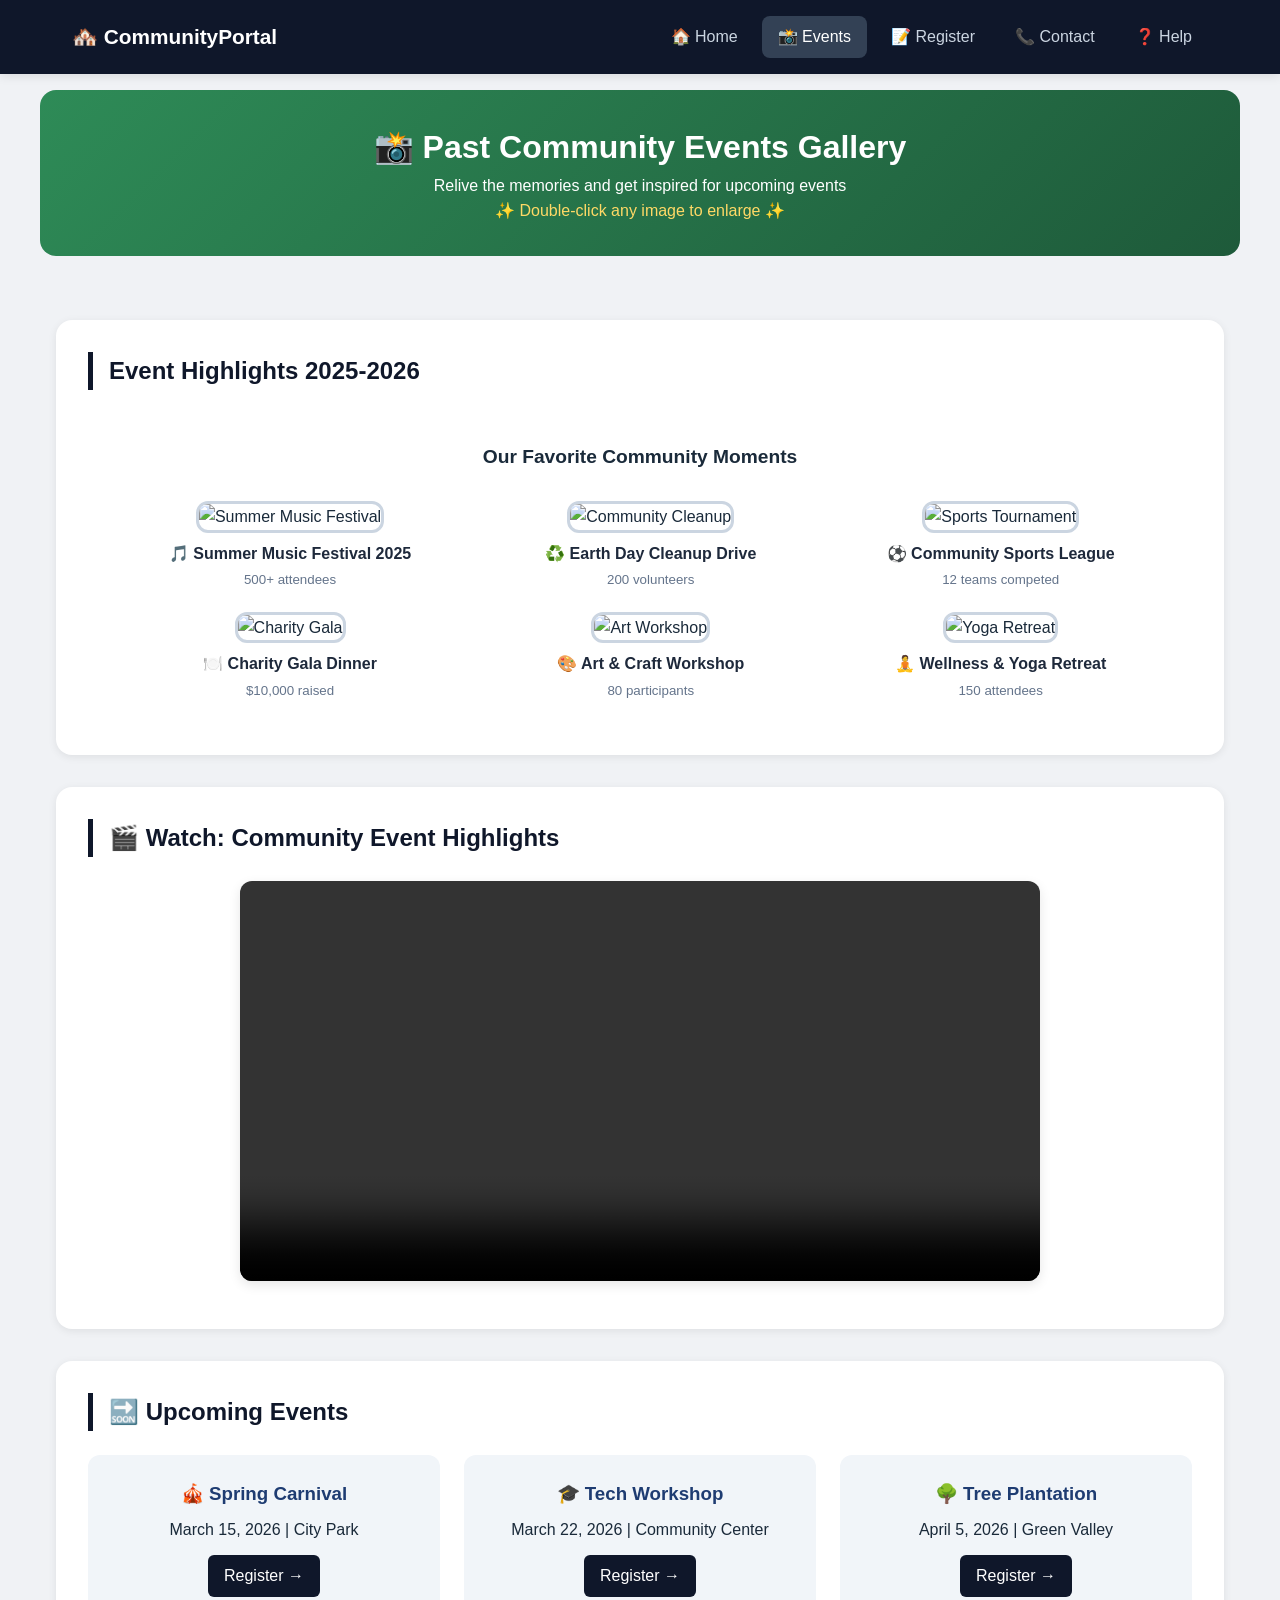
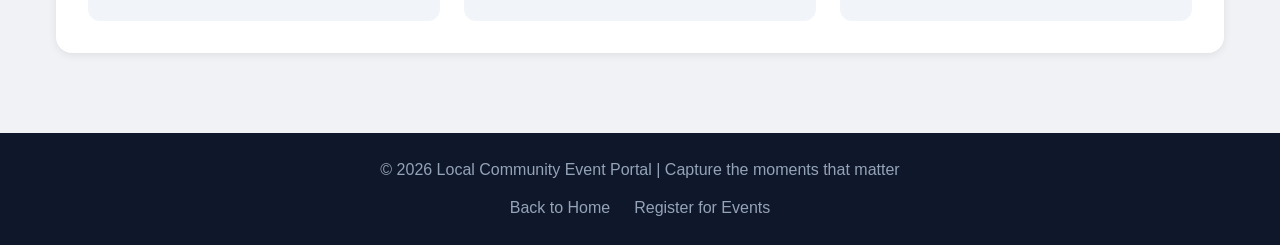
==== Upskilling/Local Community Event Portal/events.html @ 3f945629 "Restructure the project and minor improvement" ====
<!DOCTYPE html>
<html lang="en">
<head>
    <meta charset="UTF-8">
    <meta name="viewport" content="width=device-width, initial-scale=1.0">
    <title>Community Portal | Events Gallery</title>
    <link rel="stylesheet" href="css/style.css">
</head>
<body>

<nav>
    <div class="nav-container">
        <div class="logo">🏘️ CommunityPortal</div>
        <div class="nav-links">
            <a href="index.html">🏠 Home</a>
            <a href="events.html" class="active">📸 Events</a>
            <a href="register.html">📝 Register</a>
            <a href="contact.html">📞 Contact</a>
            <a href="help.html" target="_blank">❓ Help</a>
        </div>
    </div>
</nav>

<div id="welcomeBanner" style="background: linear-gradient(135deg, #2e8b57, #1e5a3a);">
    <h1>📸 Past Community Events Gallery</h1>
    <p>Relive the memories and get inspired for upcoming events</p>
    <span style="color: #FFD966;">✨ Double-click any image to enlarge ✨</span>
</div>

<main>
    <section id="gallery">
        <h2>Event Highlights 2025-2026</h2>
        
        <!-- Event Gallery Table (2x3 layout) -->
        <table class="gallery-table">
            <thead>
                <tr><th colspan="3">Our Favorite Community Moments</th></tr>
            </thead>
            <tbody>
                <tr>
                    <td>
                        <figure>
                            <img src="https://picsum.photos/id/15/280/180" 
                                 alt="Summer Music Festival" 
                                 title="Annual Music Fest 2025"
                                 class="gallery-img" 
                                 ondblclick="enlargeImage(this)">
                            <figcaption>🎵 Summer Music Festival 2025<br><small>500+ attendees</small></figcaption>
                        </figure>
                    </td>
                    <td>
                        <figure>
                            <img src="https://picsum.photos/id/26/280/180" 
                                 alt="Community Cleanup" 
                                 title="Earth Day Cleanup"
                                 class="gallery-img" 
                                 ondblclick="enlargeImage(this)">
                            <figcaption>♻️ Earth Day Cleanup Drive<br><small>200 volunteers</small></figcaption>
                        </figure>
                    </td>
                    <td>
                        <figure>
                            <img src="https://picsum.photos/id/29/280/180" 
                                 alt="Sports Tournament" 
                                 title="Annual Sports Meet"
                                 class="gallery-img" 
                                 ondblclick="enlargeImage(this)">
                            <figcaption>⚽ Community Sports League<br><small>12 teams competed</small></figcaption>
                        </figure>
                    </td>
                </tr>
                <tr>
                    <td>
                        <figure>
                            <img src="https://picsum.photos/id/30/280/180" 
                                 alt="Charity Gala" 
                                 title="Fundraising Gala"
                                 class="gallery-img" 
                                 ondblclick="enlargeImage(this)">
                            <figcaption>🍽️ Charity Gala Dinner<br><small>$10,000 raised</small></figcaption>
                        </figure>
                    </td>
                    <td>
                        <figure>
                            <img src="https://picsum.photos/id/94/280/180" 
                                 alt="Art Workshop" 
                                 title="Creative Workshop"
                                 class="gallery-img" 
                                 ondblclick="enlargeImage(this)">
                            <figcaption>🎨 Art & Craft Workshop<br><small>80 participants</small></figcaption>
                        </figure>
                    </td>
                    <td>
                        <figure>
                            <img src="https://picsum.photos/id/96/280/180" 
                                 alt="Yoga Retreat" 
                                 title="Wellness Event"
                                 class="gallery-img" 
                                 ondblclick="enlargeImage(this)">
                            <figcaption>🧘 Wellness & Yoga Retreat<br><small>150 attendees</small></figcaption>
                        </figure>
                    </td>
                </tr>
            </tbody>
        </table>
    </section>

    <!-- Promo Video Section -->
    <section id="promoVideo">
        <h2>🎬 Watch: Community Event Highlights</h2>
        <div class="video-container">
            <video id="communityVideo" controls oncanplay="videoReady()">
                <source src="https://www.w3schools.com/html/mov_bbb.mp4" type="video/mp4">
                Your browser does not support the video tag.
            </video>
            <p id="videoStatusMsg" class="video-status"></p>
        </div>
    </section>

    <!-- Upcoming Events Teaser -->
    <section id="upcoming">
        <h2>🔜 Upcoming Events</h2>
        <div class="upcoming-grid">
            <div class="upcoming-card">
                <h3>🎪 Spring Carnival</h3>
                <p>March 15, 2026 | City Park</p>
                <a href="register.html" class="btn-link">Register →</a>
            </div>
            <div class="upcoming-card">
                <h3>🎓 Tech Workshop</h3>
                <p>March 22, 2026 | Community Center</p>
                <a href="register.html" class="btn-link">Register →</a>
            </div>
            <div class="upcoming-card">
                <h3>🌳 Tree Plantation</h3>
                <p>April 5, 2026 | Green Valley</p>
                <a href="register.html" class="btn-link">Register →</a>
            </div>
        </div>
    </section>
</main>

<footer>
    <p>© 2026 Local Community Event Portal | Capture the moments that matter</p>
    <div class="footer-links">
        <a href="index.html">Back to Home</a>
        <a href="register.html">Register for Events</a>
    </div>
</footer>

<script src="js/main.js"></script>
</body>
</html>
---- Upskilling/Local Community Event Portal/css/style.css ----
/* ========== RESET & BASE STYLES ========== */
* {
    margin: 0;
    padding: 0;
    box-sizing: border-box;
}

body {
    font-family: 'Segoe UI', Tahoma, Geneva, Verdana, sans-serif;
    background: #f0f2f5;
    color: #1a2a3a;
    line-height: 1.6;
}

/* ========== NAVIGATION ========== */
nav {
    background: #0f172a;
    position: sticky;
    top: 0;
    z-index: 1000;
    box-shadow: 0 2px 10px rgba(0,0,0,0.1);
}

.nav-container {
    max-width: 1200px;
    margin: 0 auto;
    display: flex;
    justify-content: space-between;
    align-items: center;
    padding: 1rem 2rem;
    flex-wrap: wrap;
}

.logo {
    color: white;
    font-size: 1.3rem;
    font-weight: bold;
}

.nav-links {
    display: flex;
    gap: 0.5rem;
    flex-wrap: wrap;
}

.nav-links a {
    color: #cbd5e1;
    text-decoration: none;
    padding: 0.5rem 1rem;
    border-radius: 8px;
    transition: all 0.3s;
    font-weight: 500;
}

.nav-links a:hover,
.nav-links a.active {
    background: #334155;
    color: white;
}

/* ========== WELCOME BANNER ========== */
#welcomeBanner {
    background: linear-gradient(135deg, #1e3c72, #2a5298);
    color: white;
    padding: 2rem;
    text-align: center;
    margin: 1rem auto;
    max-width: 1200px;
    border-radius: 16px;
}

.highlight {
    background: #ffd966;
    color: #1e2a3e;
    padding: 0.2rem 0.8rem;
    border-radius: 20px;
    font-weight: bold;
    display: inline-block;
}

.offer-badge {
    margin-top: 1rem;
}

/* ========== MAIN CONTENT ========== */
main {
    max-width: 1200px;
    margin: 0 auto;
    padding: 1rem;
}

section {
    background: white;
    margin: 2rem 0;
    padding: 2rem;
    border-radius: 16px;
    box-shadow: 0 2px 8px rgba(0,0,0,0.08);
}

h2 {
    color: #0f172a;
    margin-bottom: 1.5rem;
    border-left: 5px solid #0f172a;
    padding-left: 1rem;
}

h3 {
    color: #1e3c72;
    margin-bottom: 0.5rem;
}

/* ========== CARDS (Homepage) ========== */
.cards-container {
    display: grid;
    grid-template-columns: repeat(auto-fit, minmax(280px, 1fr));
    gap: 2rem;
    margin-top: 1rem;
}

.card {
    background: #f8fafc;
    border-radius: 16px;
    padding: 1.5rem;
    text-align: center;
    transition: transform 0.3s, box-shadow 0.3s;
    cursor: pointer;
    border: 1px solid #e2e8f0;
}

.card:hover {
    transform: translateY(-5px);
    box-shadow: 0 8px 20px rgba(0,0,0,0.12);
}

.card-icon {
    font-size: 3rem;
    margin-bottom: 1rem;
}

.card p {
    margin: 1rem 0;
    color: #475569;
}

.card-btn {
    background: #0f172a;
    color: white;
    border: none;
    padding: 0.6rem 1.2rem;
    border-radius: 8px;
    cursor: pointer;
    margin-top: 0.5rem;
}

.card-btn:hover {
    background: #1e293b;
}

/* ========== STATS SECTION ========== */
.stats-grid {
    display: flex;
    justify-content: space-around;
    flex-wrap: wrap;
    gap: 1rem;
    text-align: center;
}

.stat {
    background: linear-gradient(135deg, #1e3c72, #2a5298);
    color: white;
    padding: 1rem 2rem;
    border-radius: 40px;
    font-weight: bold;
}

/* ========== FORM STYLES (Registration Page) ========== */
.registration-form {
    max-width: 800px;
    margin: 0 auto;
}

.form-section {
    margin-bottom: 2rem;
    padding: 1rem;
    background: #f8fafc;
    border-radius: 12px;
}

.form-section h3 {
    margin-bottom: 1rem;
    color: #1e3c72;
}

.form-group {
    margin-bottom: 1.2rem;
}

.form-group label {
    display: block;
    font-weight: 600;
    margin-bottom: 0.4rem;
    color: #1e293b;
}

.form-group input,
.form-group select,
.form-group textarea {
    width: 100%;
    padding: 10px 14px;
    border: 2px solid #cbd5e1;
    border-radius: 8px;
    font-size: 1rem;
    transition: border-color 0.3s;
}

.form-group input:focus,
.form-group select:focus,
.form-group textarea:focus {
    border-color: #2a5298;
    outline: none;
}

.error-message {
    color: #dc2626;
    font-size: 0.85rem;
    margin-top: 0.25rem;
    display: block;
}

.fee-display {
    margin-top: 0.5rem;
    padding: 0.5rem;
    background: #e6f0ff;
    border-radius: 8px;
    font-weight: bold;
    display: inline-block;
}

.char-counter {
    font-size: 0.85rem;
    color: #64748b;
    margin-top: 0.25rem;
}

.form-actions {
    display: flex;
    gap: 1rem;
    margin: 1.5rem 0;
    flex-wrap: wrap;
}

.btn-primary,
.btn-secondary {
    padding: 10px 24px;
    border: none;
    border-radius: 8px;
    cursor: pointer;
    font-weight: bold;
    transition: all 0.3s;
}

.btn-primary {
    background: #0f172a;
    color: white;
}

.btn-primary:hover {
    background: #1e293b;
    transform: translateY(-2px);
}

.btn-secondary {
    background: #64748b;
    color: white;
}

.btn-secondary:hover {
    background: #475569;
}

.output-message {
    display: inline-block;
    margin-top: 1rem;
    background: #d9f99d;
    padding: 10px 20px;
    border-radius: 40px;
    font-weight: bold;
    width: 100%;
    text-align: center;
}

/* ========== GALLERY TABLE ========== */
.gallery-table {
    width: 100%;
    border-collapse: separate;
    border-spacing: 20px;
    text-align: center;
}

.gallery-table th {
    padding: 0.5rem;
    font-size: 1.2rem;
}

.gallery-img {
    width: 100%;
    max-width: 280px;
    height: 180px;
    object-fit: cover;
    border: 3px solid #cbd5e1;
    border-radius: 12px;
    transition: 0.2s;
    cursor: pointer;
}

.gallery-img:hover {
    border-color: #0f172a;
}

figure {
    text-align: center;
}

figcaption {
    margin-top: 8px;
    font-weight: bold;
    color: #1e293b;
}

figcaption small {
    font-weight: normal;
    color: #64748b;
}

/* ========== VIDEO SECTION ========== */
.video-container {
    max-width: 800px;
    margin: 0 auto;
}

video {
    width: 100%;
    border-radius: 12px;
    box-shadow: 0 4px 12px rgba(0,0,0,0.1);
}

.video-status {
    margin-top: 0.5rem;
    color: #2e7d32;
    font-weight: bold;
    text-align: center;
}

/* ========== UPCOMING EVENTS GRID ========== */
.upcoming-grid {
    display: grid;
    grid-template-columns: repeat(auto-fit, minmax(250px, 1fr));
    gap: 1.5rem;
    margin-top: 1rem;
}

.upcoming-card {
    background: #f1f5f9;
    padding: 1.5rem;
    border-radius: 12px;
    text-align: center;
    transition: transform 0.3s;
}

.upcoming-card:hover {
    transform: translateY(-3px);
}

.btn-link {
    display: inline-block;
    margin-top: 0.8rem;
    padding: 0.5rem 1rem;
    background: #0f172a;
    color: white;
    text-decoration: none;
    border-radius: 6px;
}

/* ========== CONTACT PAGE ========== */
.contact-grid {
    display: grid;
    grid-template-columns: repeat(auto-fit, minmax(240px, 1fr));
    gap: 1.5rem;
}

.contact-card {
    text-align: center;
    padding: 1.5rem;
    background: #f8fafc;
    border-radius: 12px;
    border: 1px solid #e2e8f0;
}

.contact-icon {
    font-size: 2.5rem;
    margin-bottom: 0.5rem;
}

.location-box {
    background: #eef2ff;
    padding: 1rem;
    border-radius: 12px;
    margin-top: 1rem;
}

.location-result {
    margin-top: 0.8rem;
    font-size: 0.9rem;
}

/* ========== PREFERENCES SECTION ========== */
.pref-container {
    display: flex;
    justify-content: space-between;
    align-items: center;
    flex-wrap: wrap;
    gap: 1rem;
}

.btn-small {
    background: #dc2626;
    color: white;
    border: none;
    padding: 0.4rem 1rem;
    border-radius: 6px;
    cursor: pointer;
}

.btn-small:hover {
    background: #b91c1c;
}

.info-text {
    margin-top: 0.8rem;
    color: #64748b;
    font-size: 0.85rem;
}

/* ========== HELP PAGE ========== */
.help-section {
    margin-bottom: 2rem;
    padding: 1rem;
    background: #f8fafc;
    border-radius: 12px;
}

.help-section ol,
.help-section ul {
    margin-left: 1.5rem;
    margin-top: 0.5rem;
}

.help-section li {
    margin: 0.5rem 0;
}

/* ========== FOOTER ========== */
footer {
    background: #0f172a;
    color: #94a3b8;
    text-align: center;
    padding: 1.5rem;
    margin-top: 2rem;
}

.footer-links {
    margin-top: 0.8rem;
    display: flex;
    justify-content: center;
    gap: 1.5rem;
    flex-wrap: wrap;
}

.footer-links a {
    color: #94a3b8;
    text-decoration: none;
}

.footer-links a:hover {
    color: white;
}

/* ========== RESPONSIVE ========== */
@media (max-width: 768px) {
    .nav-container {
        flex-direction: column;
        gap: 0.5rem;
    }
    
    .nav-links {
        justify-content: center;
    }
    
    section {
        padding: 1rem;
    }
    
    .stats-grid {
        flex-direction: column;
    }
    
    .gallery-table {
        border-spacing: 10px;
    }
    
    .gallery-img {
        max-width: 200px;
        height: 140px;
    }
}
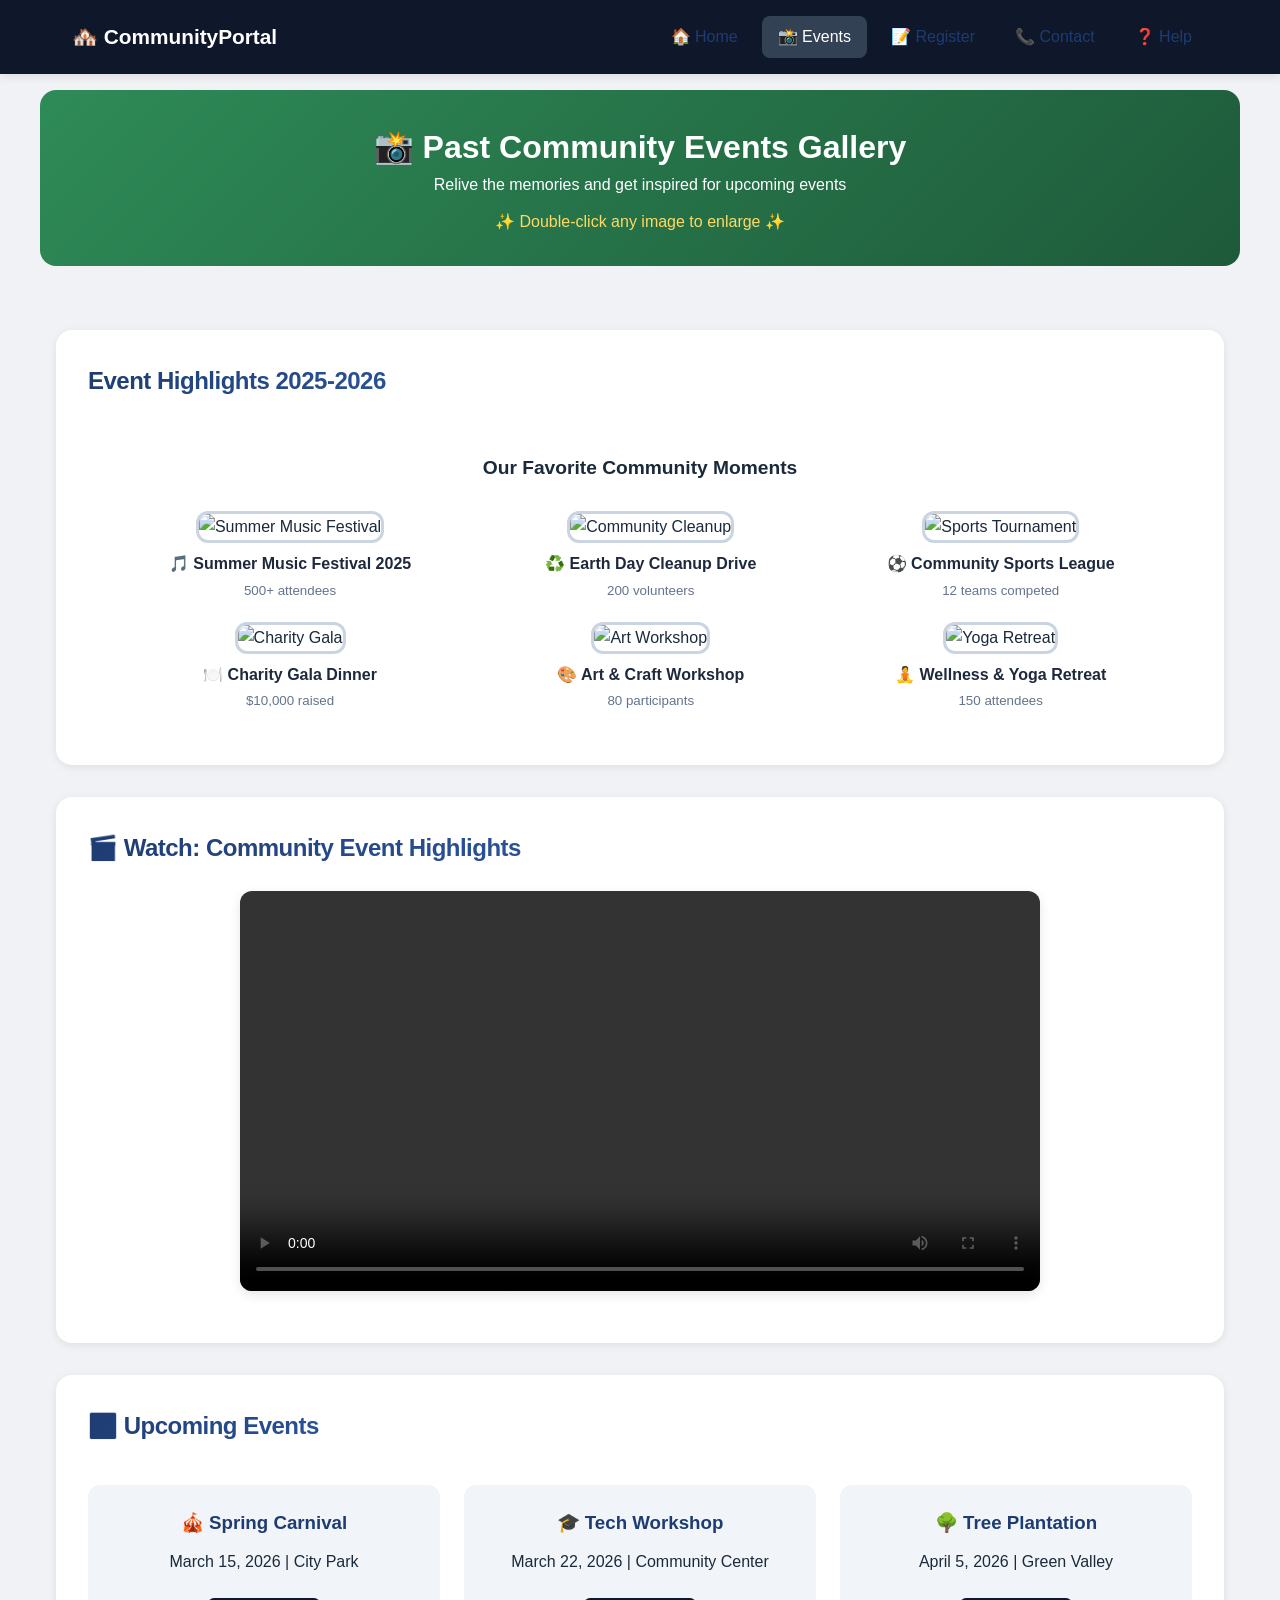
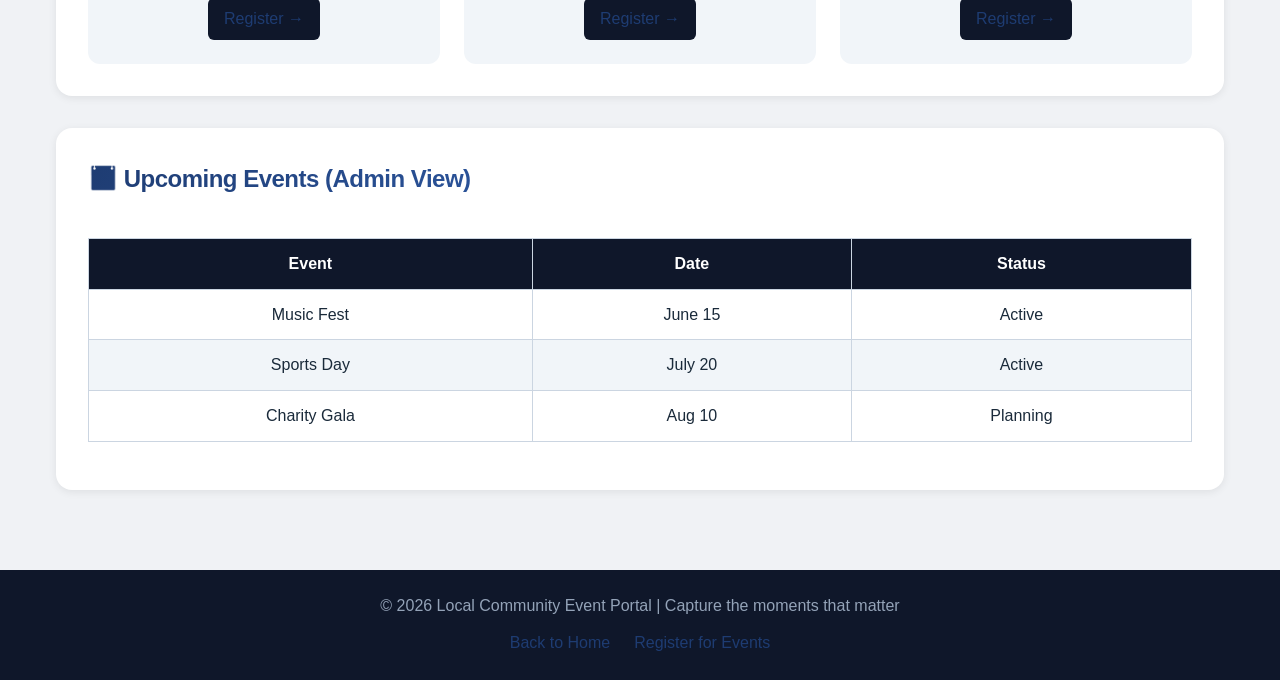
==== commit 73b4103e: "feat(css): complete all CSS3 exercises (Google Fonts, gradients, multi-column, tables, responsive, e" ====
--- a/Upskilling/Local Community Event Portal/events.html
+++ b/Upskilling/Local Community Event Portal/events.html
@@ -138,6 +138,20 @@
             </div>
         </div>
     </section>
+
+        <section>
+    <h2>📅 Upcoming Events (Admin View)</h2>
+    <table class="admin-table">
+        <thead>
+            <tr><th>Event</th><th>Date</th><th>Status</th></tr>
+        </thead>
+        <tbody>
+            <tr><td>Music Fest</td><td>June 15</td><td>Active</td></tr>
+            <tr><td>Sports Day</td><td>July 20</td><td>Active</td></tr>
+            <tr><td>Charity Gala</td><td>Aug 10</td><td>Planning</td></tr>
+        </tbody>
+    </table>
+</section>
 </main>
 
 <footer>
--- a/Upskilling/Local Community Event Portal/css/style.css
+++ b/Upskilling/Local Community Event Portal/css/style.css
@@ -117,7 +117,7 @@
     margin-top: 1rem;
 }
 
-.card {
+.card, .eventCard {
     background: #f8fafc;
     border-radius: 16px;
     padding: 1.5rem;
@@ -512,4 +512,167 @@
         max-width: 200px;
         height: 140px;
     }
+}
+
+/* ========== GOOGLE FONT ========== */
+@import url('https://fonts.googleapis.com/css2?family=Inter:opsz,wght@14..32,400;14..32,600;14..32,700&display=swap');
+
+body {
+    font-family: 'Inter', 'Segoe UI', sans-serif;
+    background-image: url('https://www.transparenttextures.com/patterns/az-subtle.png');
+    background-color: #f0f2f5; /* fallback */
+    background-repeat: repeat;
+}
+
+/* ========== TYPOGRAPHY ENHANCEMENTS ========== */
+h2 {
+    font-weight: 700;
+    letter-spacing: -0.5px;
+    background: linear-gradient(135deg, #1e3c72, #2a5298);
+    background-clip: text;
+    -webkit-background-clip: text;
+    color: transparent;
+    display: inline-block;
+}
+
+h3, p {
+    line-height: 1.5;
+    margin-bottom: 0.75rem;
+}
+
+.event-description {
+    text-align: justify;
+    text-transform: none;
+    letter-spacing: 0.3px;
+}
+
+/* ========== LINK PSEUDO-CLASSES ========== */
+a:link {
+    color: #1e3c72;
+    text-decoration: none;
+}
+a:visited {
+    color: #4b5563;
+}
+a:hover {
+    color: #f59e0b;
+    text-decoration: underline;
+}
+a:active {
+    color: #dc2626;
+}
+
+/* ========== LIST STYLING ========== */
+.styled-list {
+    list-style-type: square;
+    list-style-position: inside;
+    padding-left: 1rem;
+}
+.styled-list li {
+    margin: 0.5rem 0;
+    padding: 0.25rem;
+}
+
+/* Remove bullets from nav */
+.nav-links {
+    list-style: none;
+}
+
+/* ========== TABLE STYLING (Admin / Events Table) ========== */
+.admin-table {
+    width: 100%;
+    border-collapse: collapse;
+    margin: 1rem 0;
+}
+.admin-table th, 
+.admin-table td {
+    border: 1px solid #cbd5e1;
+    padding: 12px;
+    text-align: center;
+}
+.admin-table th {
+    background: #0f172a;
+    color: white;
+}
+.admin-table tr:nth-child(even) {
+    background-color: #f1f5f9;
+}
+.admin-table tr:hover {
+    background-color: #e2e8f0;
+}
+
+/* ========== MULTI-COLUMN NEWS ARTICLE ========== */
+.news-article {
+    column-count: 2;
+    column-gap: 30px;
+    column-rule: 1px solid #94a3b8;
+    text-align: justify;
+}
+.news-article p {
+    margin-top: 0;
+    break-inside: avoid;
+}
+
+/* ========== OUTLINE ON FOCUS ========== */
+input:focus, select:focus, textarea:focus {
+    outline: 3px solid #f59e0b;
+    outline-offset: 2px;
+}
+
+/* ========== VISIBILITY vs DISPLAY NONE DEMO ========== */
+.demo-box {
+    background: #e2e8f0;
+    padding: 1rem;
+    margin: 1rem 0;
+    border-radius: 8px;
+}
+.hidden-visibility {
+    visibility: hidden;
+    /* occupies space */
+}
+.hidden-display {
+    display: none;
+    /* removed from layout */
+}
+
+/* ========== RGBA BACKGROUND EXAMPLE ========== */
+.overlay-card {
+    background: rgba(30, 60, 114, 0.85);
+    color: white;
+    padding: 1rem;
+    border-radius: 12px;
+}
+
+/* ========== GRADIENT ON SECTION HEADERS ========== */
+section > h2 {
+    background: linear-gradient(120deg, #1e3c72, #2a5298);
+    -webkit-background-clip: text;
+    background-clip: text;
+    color: transparent;
+    border-left: none;
+    padding-left: 0;
+}
+
+/* ========== IMPROVED MEDIA QUERY (STACK NAV) ========== */
+@media (max-width: 768px) {
+    .nav-container {
+        flex-direction: column;
+        gap: 0.75rem;
+    }
+    .nav-links {
+        flex-direction: column;
+        align-items: center;
+        width: 100%;
+    }
+    .nav-links a {
+        width: 100%;
+        text-align: center;
+        padding: 0.5rem;
+    }
+    .cards-container {
+        grid-template-columns: 1fr;
+    }
+    .news-article {
+        column-count: 1;
+    }
 }
